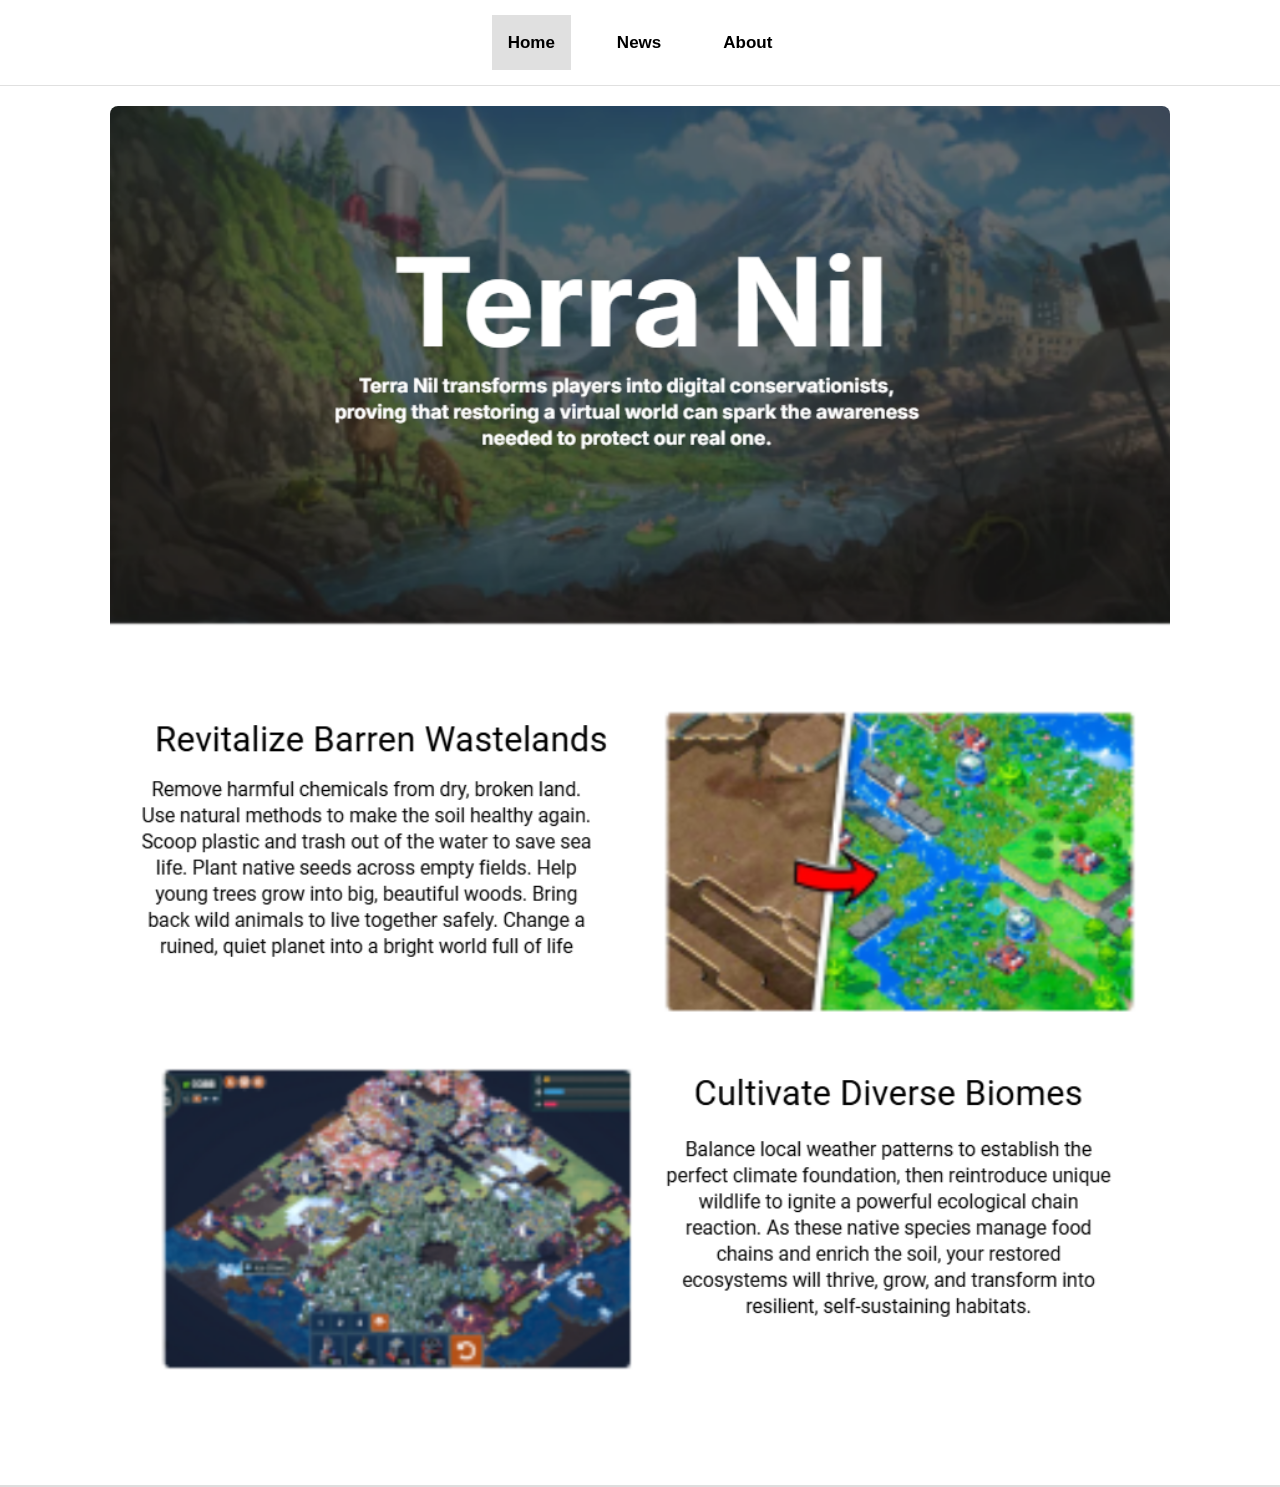
==== index.html @ ed14a9d4 "21/07/2026 - More fixing needs to be done" ====
<!DOCTYPE html>
<html lang="en">
<head>
    <meta charset="UTF-8">
    <meta name="viewport" content="width=device-width, initial-scale=1.0">
    <title>Terra Nil Project</title>
    <!-- Link to the external CSS file -->
    <link rel="stylesheet" href="style.css">
</head>
<body>
     <!-- Navigation Bar -->
<!-- Navigation Bar -->
<div class="topnav">
    <a class="active" href="Homepage.html">Home</a>
    <a href="News.html">News</a>
    <a href="AboutPage.html">About</a>
     </div>

</body>
    <!-- Banner Container -->
    <div class="main-banner">
        <div class="banner-content">
            <!-- This uses your exact file name from your folder -->
            <img src="Screenshot 2026-06-17 095006.png" alt="Terra Nil Banner">
            <div class="banner-text">
            </div>
        </div>
        </div>
---- style.css ----
/* General Page Resets */
* {
    margin: 0;
    padding: 0;
    box-sizing: border-box;
}

body {
    font-family: Arial, sans-serif;
    line-height: 1.6;
    background-color: #f4f4f4;
    color: #333;
}

/* Banner Styling */
.main-banner {
    width: 100%;
    background-color: #fff;
    padding: 20px 0;
    border-bottom: 2px solid #ddd;
}

.banner-content {
    max-width: 1100px;
    margin: 0 auto;
    padding: 0 20px;
}

.banner-content img {
    width: 100%;
    height: auto;
    display: block;
    border-radius: 8px;
}

.banner-text {
    margin-top: 15px;
}

.banner-text h1 {
    font-size: 2.5rem;
    margin-bottom: 10px;
}

/* Content Grid Styling */
.content-container {
    max-width: 1100px;
    margin: 40px auto;
    padding: 0 20px;
}

.row {
    display: flex;
    align-items: center;
    justify-content: space-between;
    margin-bottom: 60px;
    gap: 40px;
}

/* Flips the row order for the alternating layout effect */
.row.reverse {
    flex-direction: row-reverse;
}

.column {
    flex: 1;
}

.text-col h2 {
    font-size: 1.8rem;
    margin-bottom: 15px;
}

.img-col img {
    width: 100%;
    height: auto;
    display: block;
    border-radius: 8px;
    background-color: #ddd; /* Serves as a gray placeholder box if image is missing */
    min-height: 200px;
}

/* Responsive design for smaller screens */
@media (max-width: 768px) {
    .row, .row.reverse {
        flex-direction: column;
    }
}
/* Add a black background color to the top navigation */
.topnav {
  background-color: #333;
  overflow: hidden;
}

/* Style the links inside the navigation bar */
.topnav a {
  float: left;
  color: #f2f2f2;
  text-align: center;
  padding: 14px 16px;
  text-decoration: none;
  font-size: 17px;
}

/* Change the color of links on hover */
.topnav a:hover {
  background-color: #ddd;
  color: black;
}

/* Add a color to the active/current link */
.topnav a.active {
  background-color: #04AA6D;
  color: white
}
.banner-container {
    display: flex;         /* Aligns items side-by-side */
    gap: 15px;             /* Adds space between the images */
    justify-content: center; /* Centers the images on the screen */
}

.banner-container img {
    width: 48%;            /* Ensures both fit on one line */
    height: auto;          /* Maintains the aspect ratio */
}
body {
  margin: 0; /* This removes the tiny gap at the very top and sides */
  font-family: Arial, sans-serif;
  line-height: 1.6;
  background-color: #f4f4f4;
  color: #333;
}
/* Navigation bar container */
.topnav {
  background-color: #ffffff;
  border-bottom: 1px solid #e0e0e0;
  display: flex;
  flex-direction: row;    /* Places logo and links next to each other */
  justify-content: center; /* Centers the whole group horizontally */
  align-items: center;    /* Aligns logo and words vertically straight */
  padding: 15px 0;
  gap: 30px;              /* Spacing between the logo and the links container */
}

/* Logo sizing */
.nav-logo img {
  height: 40px;           /* Adjust this to make your logo smaller or larger */
  width: auto;
  display: block;
}

/* Links container */
.nav-links {
  display: flex;
  align-items: center;
  gap: 15px;              /* Spacing between individual links */
}

/* Individual links styling */
.nav-links a {
  color: #000000;
  text-decoration: none;
  font-size: 17px;
  font-weight: bold;
  padding: 8px 16px;
  transition: all 0.2s ease-in-out;
}

/* Hover effect */
.nav-links a:hover {
  background-color: #f0f0f0;
  border-radius: 4px;
}
/* Navigation bar container */
.topnav {
  background-color: #ffffff; /* Sets the bar background to white */
  overflow: hidden;
  border-bottom: 1px solid #e0e0e0; /* Optional: adds a subtle bottom border so it stands out against a white page */
}

/* Navigation bar links */
.topnav a {
  float: left;
  color: #000000; /* Sets text color to black */
  text-align: center;
  padding: 14px 16px;
  text-decoration: none;
  font-size: 17px;
  font-weight: bold; /* Makes the text bold */
}

/* Hover state (When you mouse over the links) */
.topnav a:hover {
  background-color: #f0f0f0; /* Soft gray background on hover */
  color: #000000; /* Keeps text black on hover */
}

/* Active/Current page link (Optional: if you still want a highlighted tab) */
.topnav a.active {
  background-color: #e0e0e0; /* Darker gray to show which page is selected */
  color: #000000;
}
/* Navigation bar container */
.topnav {
  background-color: #ffffff;
  border-bottom: 1px solid #e0e0e0;
  display: flex;
  justify-content: center; /* Centers the links perfectly */
  align-items: center;
  padding: 15px 20px;
  position: relative;      /* Anchors the absolute logo */
  min-height: 50px;
}
......
* {
  box-sizing: border-box;
}

/* Style inputs */
input[type=text], select, textarea {
  width: 100%;
  padding: 12px;
  border: 1px solid #ccc;
  margin-top: 6px;
  margin-bottom: 16px;
  resize: vertical;
}

input[type=submit] {
  background-color: #04AA6D;
  color: white;
  padding: 12px 20px;
  border: none;
  cursor: pointer;
}

input[type=submit]:hover {
  background-color: #45a049;
}

/* Style the container/contact section */
.container {
  border-radius: 5px;
  background-color: #f2f2f2;
  padding: 10px;
}

/* Create two columns that float next to eachother */
.column {
  float: left;
  width: 50%;
  margin-top: 6px;
  padding: 20px;
}

/* Clear floats after the columns */
.row:after {
  content: "";
  display: table;
  clear: both;
}

/* Responsive layout - when the screen is less than 600px wide, make the two columns stack on top of each other instead of next to each other */
@media screen and (max-width: 600px) {
  .column, input[type=submit] {
    width: 100%;
    margin-top: 0;
  }
}
....
/* General Page Styling */
body {
    font-family: 'Segoe UI', Tahoma, Geneva, Verdana, sans-serif;
    margin: 0;
    padding: 0;
    background-color: #ffffff;
    color: #000000;
}

/* Top Navigation Bar */
.navbar {
    display: flex;
    justify-content: center;
    border-bottom: 1px solid #ddd;
}

.navbar a {
    padding: 14px 40px;
    text-decoration: none;
    color: black;
    font-weight: bold;
    font-size: 18px;
}

.navbar a.active {
    background-color: #e0e0e0;
}

/* Page Layout Container */
.container {
    max-width: 900px;
    margin: 0 auto;
    padding: 20px;
}

/* Banner Styling */
.banner img {
    width: 100%;
    height: auto;
    display: block;
    margin-bottom: 20px;
}

/* Two-Column Grid Setup */
.row {
    display: flex;
    gap: 40px;
}

.column-left {
    flex: 3;
}

.column-right {
    flex: 2;
    display: flex;
    flex-direction: column;
    gap: 20px;
}

.side-img {
    width: 100%;
    border-radius: 4px;
}

/* Typography */
h1 {
    font-size: 32px;
    margin-top: 0;
    margin-bottom: 15px;
}

.about-text {
    line-height: 1.5;
    font-size: 14px;
    text-align: justify;
    margin-bottom: 40px;
}

/* Contact Form Layout */
.contact-section h2 {
    font-size: 22px;
    margin-bottom: 20px;
}

.form-row {
    display: flex;
    gap: 15px;
}

.form-group {
    flex: 1;
    display: flex;
    flex-direction: column;
    margin-bottom: 15px;
}

.form-group label {
    font-size: 12px;
    color: #555;
    margin-bottom: 5px;
}

.form-group input,
.form-group textarea {
    padding: 10px;
    border: 1px solid #ddd;
    border-radius: 4px;
    background-color: #fafafa;
    font-size: 13px;
}

.form-group textarea {
    height: 80px;
    resize: none;
}

/* Submit Button styling */
.submit-btn {
    width: 100%;
    background-color: #000000;
    color: white;
    padding: 12px;
    border: none;
    border-radius: 20px;
    font-size: 14px;
    cursor: pointer;
    margin-top: 10px;
}

/* Footer & Social Media Grid */
.social-footer {
    margin-top: 50px;
    border-top: 1px solid #eee;
    padding-top: 20px;
}

.social-footer h2 {
    font-size: 24px;
    font-weight: normal;
    margin-bottom: 20px;
}

.social-grid {
    display: grid;
    grid-template-columns: repeat(3, 1fr);
    gap: 20px;
}

.social-item {
    display: flex;
    align-items: center;
    gap: 10px;
    font-size: 14px;
}

/* Generic placeholders for colored brand icons */
.icon {
    width: 30px;
    height: 30px;
    border-radius: 5px;
    display: inline-flex;
    align-items: center;
    justify-content: center;
    color: white;
    font-weight: bold;
}
.linkedin { background-color: #0077b5; }
.facebook { background-color: #1877f2; border-radius: 50%; }
.instagram { background-color: #e1306c; }
.tiktok { background-color: #000000; border-radius: 50%; }
.discord { background-color: #5865f2; }
.reddit { background-color: #ff4500; border-radius: 50%; }
....
<body>

    <!-- Header Banner Image (Moved to the very top) -->
    <div class="banner">
        <img src="w3images/map.jpg" alt="Terra Nil Banner">
    </div>

   /* Navigation bar container */
.topnav {
  background-color: #ffffff;
  border-bottom: 1px solid #e0e0e0;
  display: flex;
  flex-direction: row;    /* Places logo and links next to each other */
  justify-content: center; /* Centers the whole group horizontally */
  align-items: center;    /* Aligns logo and words vertically straight */
  padding: 15px 0;
  gap: 30px;              /* Spacing between the logo and the links container */
}

.row {
    display: flex;
    gap: 30px; /* Adds spacing between text and picture */
    align-items: flex-start;
}

.column-left {
    flex: 3; /* Allocates more room for text */
}

.column-right {
    flex: 2; /* Allocates room for the picture */
}
....
/* Two Columns */
.row{
    display:flex;
    gap:40px;
    align-items:flex-start;
    max-width:1200px;
    margin:auto;
    padding:40px;
}

/* Left */
.column-left{
    flex:2;
}

/* Right */
.column-right{
    flex:1;
    display:flex;
    flex-direction:column;
    gap:30px;
}

.side-image{
    width:100%;
    border-radius:8px;
}

/* About text */
.about-text{
    line-height:1.7;
    text-align:justify;
}

/* Form */
.contact-form{
    margin-top:20px;
}

.form-row{
    display:flex;
    gap:15px;
}

.form-row input{
    width:50%;
}

.contact-form input,
.contact-form textarea{
    width:100%;
    padding:12px;
    margin-top:15px;
    border:1px solid #ccc;
    border-radius:4px;
    box-sizing:border-box;
}

.contact-form textarea{
    height:140px;
    resize:none;
}

.contact-form button{
    width:100%;
    margin-top:15px;
    padding:12px;
    background:black;
    color:white;
    border:none;
    cursor:pointer;
}

.contact-form button:hover{
    background:#333;
}

/* Responsive */
@media (max-width:768px){

    .row{
        flex-direction:column;
    }

    .form-row{
        flex-direction:column;
    }

    .form-row input{
        width:100%;
    }

}
......
/* Navigation bar container */
.navbar {
    display: flex;
    justify-content: flex-end;
    background-color: #ffffff;
    padding: 10px 20px;
}

/* Individual navigation links */
.navbar a {
    float: left;
  color: #333333;
  text-align: center;
  padding: 14px 16px;
  text-decoration: none;
  font-size: 17px;
}

/* Hover effect for links */
.navbar a:hover {
    color: #666666;
}

/* Style for the current/active page link */
.navbar a.active {
    border-bottom: 2px solid #000000;
    color: #000000;
}
.....
/* ==========================================
   LAYOUT STRUCTURE (The Side-by-Side Split)
   ========================================== */

.container {
    max-width: 1100px;
    margin: 40px auto;
    padding: 0 20px;
    /* Creates the two distinct columns from your drawing */
    display: grid;
    grid-template-columns: 1fr 1fr;
    gap: 40px;
}

/* Left side stays as text content */
.left-column {
    display: flex;
    flex-direction: column;
}

/* Right side holds the relocated heading and image box */
.right-column {
    display: flex;
    flex-direction: column;
    align-items: center;
}


/* ==========================================
   RIGHT COLUMN COMPONENT (Your Black Drawing)
   ========================================== */

/* The "Contact Me" heading placed on the right side */
.right-column h3 {
    font-size: 1.8rem;
    margin-bottom: 20px;
    align-self: flex-start; /* Aligns left within the right column */
    font-family: Arial, sans-serif;
    font-weight: bold;
}

/* The thick border box surrounding the photo */
.profile-box {
    width: 100%;
    max-width: 400px;
    border: 3px solid #000000; /* Recreates your drawn border */
    padding: 10px;
    background-color: #fafafa;
}

/* Ensures the user photo scales perfectly inside the border */
.profile-box img {
    width: 100%;
    height: auto;
    display: block;
}


/* ==========================================
   RESPONSIVE FALLBACK
   ========================================== */

/* Stacks them on mobile screens so it doesn't break */
@media (max-width: 768px) {
    .container {
        grid-template-columns: 1fr;
    }
}
.row {
  display: flex;
}

.column {
  flex: 50%;
}
....
/* Creates a flexible side-by-side row wrapper */
.row {
  display: flex;
  flex-direction: row;
  gap: 30px;            /* Adds uniform space between text and photo */
  align-items: center;  /* Vertically centers both sections */
}

/* Dictates equal width for the text and image containers */
.column {
  flex: 1;
}

/* Responsive constraints to keep image within limits */
.about-image {
  width: 100%;
  height: auto;
  display: block;
}
....
.header {
  padding: 60px;
  text-align: center;
  background: #ffffff;
  color: #000000;
  font-size: 30px;
}
.column {
  float: left;
  width: 50%;
}

/* Clear floats after the columns */
.row:after {
  content: "";
  display: table;
  clear: both;
}
.row {
  display: flex;
}

.column {
  flex: 50%;
}
.column {
  float: left;
}

.left {
  width: 25%;
}

.right {
  width: 75%;
}
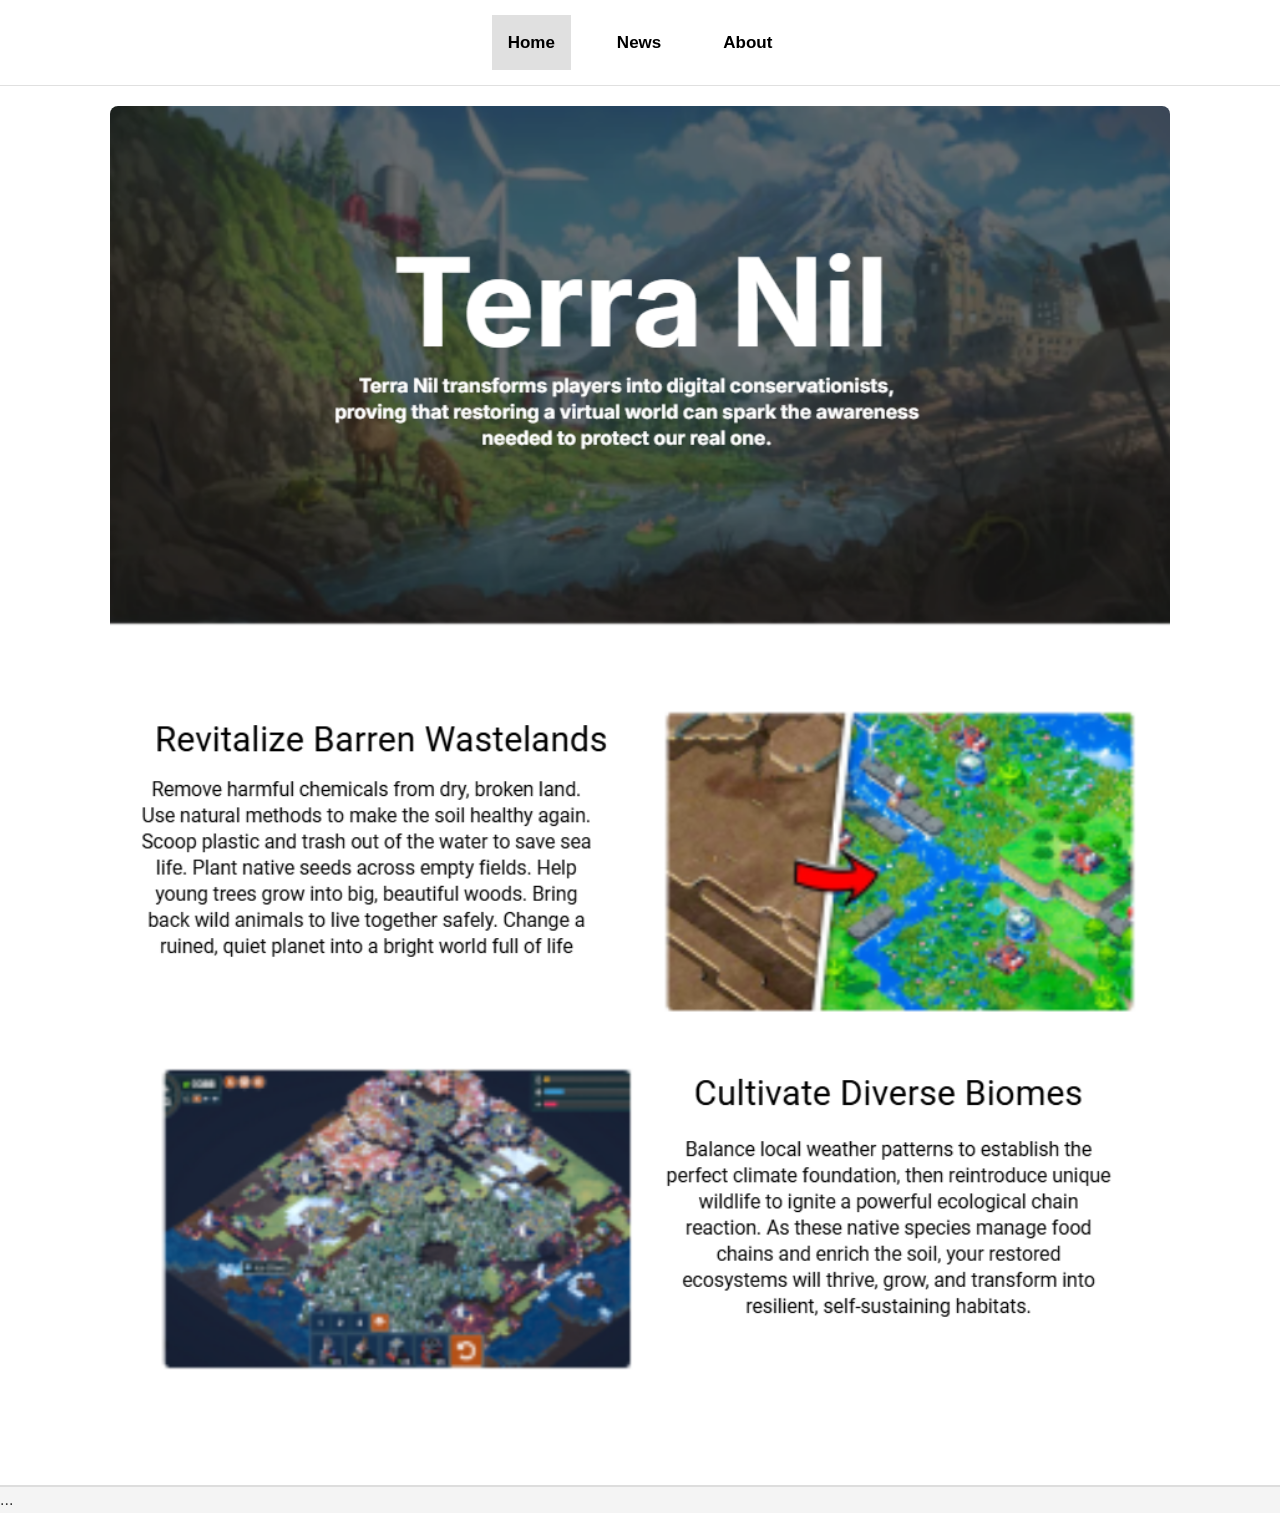
==== commit 2e1289cf: "212/07/2026 - About page ( the two column has to be next tp eachother and testing is the code is cle" ====
--- a/index.html
+++ b/index.html
@@ -26,3 +26,4 @@
             </div>
         </div>
         </div>
+...
--- a/style.css
+++ b/style.css
@@ -729,4 +729,79 @@
 
 .right {
   width: 75%;
+}
+....
+.column {
+  float: left;
+  width: 50%;
+  box-sizing: border-box;
+}
+....
+.row {
+  display: flex;
+}
+.column {
+  flex: 1; /* Makes both columns take up equal width */
+}
+...
+.column {
+  background-color: #ffffff;
+  color: #000000;
+  /* Keep any other existing column styles below this */
+}
+....
+* {
+  box-sizing: border-box;
+}
+
+/* Style inputs */
+input[type=text], select, textarea {
+  width: 100%;
+  padding: 12px;
+  border: 1px solid #ccc;
+  margin-top: 6px;
+  margin-bottom: 16px;
+  resize: vertical;
+}
+
+input[type=submit] {
+  background-color: #04AA6D;
+  color: white;
+  padding: 12px 20px;
+  border: none;
+  cursor: pointer;
+}
+
+input[type=submit]:hover {
+  background-color: #45a049;
+}
+
+/* Style the container/contact section */
+.container {
+  border-radius: 5px;
+  background-color: #f2f2f2;
+  padding: 10px;
+}
+
+/* Create two columns that float next to eachother */
+.column {
+  float: left;
+  width: 50%;
+  margin-top: 6px;
+  padding: 20px;
+}
+
+/* Clear floats after the columns */
+.row:after {
+  content: "";
+  display: table;
+  clear: both;
+}
+
+/* Responsive layout - when the screen is less than 600px wide, make the two columns stack on top of each other instead of next to each other */
+@media screen and (max-width: 600px) {
+  .column, input[type=submit] {
+    width: 100%;
+    margin-top: 0;
+  }
 }
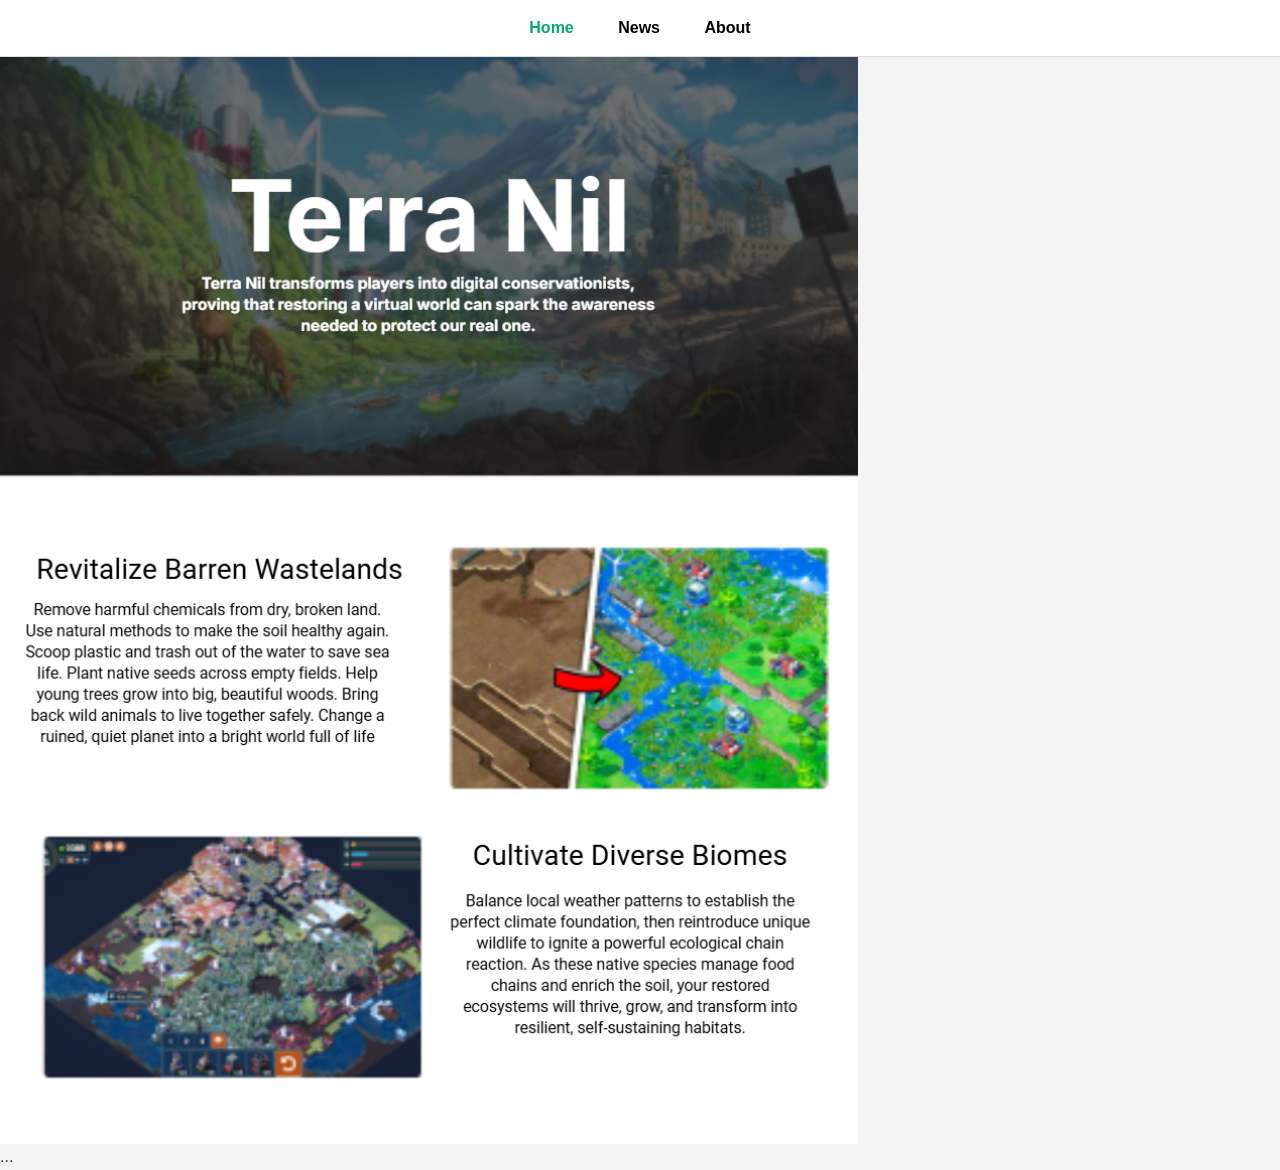
==== commit 6d915a74: "24/07/2026 - Just a little more to be fixed :)" ====
--- a/index.html
+++ b/index.html
@@ -13,7 +13,7 @@
 <div class="topnav">
     <a class="active" href="Homepage.html">Home</a>
     <a href="News.html">News</a>
-    <a href="AboutPage.html">About</a>
+    <a href="TestingAboutPage.html">About</a>
      </div>
 
 </body>
--- a/style.css
+++ b/style.css
@@ -1,4 +1,6 @@
-/* General Page Resets */
+/* =========================
+   General
+========================= */
 * {
     margin: 0;
     padding: 0;
@@ -7,801 +9,167 @@
 
 body {
     font-family: Arial, sans-serif;
+    background: #f4f4f4;
+    color: #333;
     line-height: 1.6;
-    background-color: #f4f4f4;
-    color: #333;
 }
 
-/* Banner Styling */
-.main-banner {
-    width: 100%;
-    background-color: #fff;
-    padding: 20px 0;
-    border-bottom: 2px solid #ddd;
+/* =========================
+   Navigation
+========================= */
+.topnav {
+    background: white;
+    border-bottom: 1px solid #ddd;
+    text-align: center;
+    padding: 15px;
 }
 
-.banner-content {
-    max-width: 1100px;
-    margin: 0 auto;
-    padding: 0 20px;
+.topnav a {
+    color: black;
+    text-decoration: none;
+    font-weight: bold;
+    margin: 0 20px;
 }
 
-.banner-content img {
-    width: 100%;
-    height: auto;
-    display: block;
-    border-radius: 8px;
+.topnav a:hover {
+    color: #04AA6D;
 }
 
-.banner-text {
-    margin-top: 15px;
+.topnav .active {
+    color: #04AA6D;
 }
 
-.banner-text h1 {
-    font-size: 2.5rem;
-    margin-bottom: 10px;
+/* =========================
+   Banner
+========================= */
+img[alt="Terra Nil Banner"] {
+    width: 67%;
+    display: block;
+    .banner-container {
+    display: flex;
+    justify-content: center; /* Centers horizontally */
+    width: 100%;
 }
 
-/* Content Grid Styling */
-.content-container {
-    max-width: 1100px;
+}
+
+/* =========================
+   About Section
+========================= */
+.about-section {
+    display: flex;
+    flex-direction: row;
+    justify-content: space-between;
+    align-items: flex-start;
+    gap: 40px;
+    width: 90%;
+    max-width: 1200px;
     margin: 40px auto;
-    padding: 0 20px;
+}
+
+.about-box:first-child {
+    flex: 2;
+}
+
+.about-box:last-child {
+    flex: 1;
+}
+
+.about-box {
+    background: white;
+    padding: 20px;
+    border-radius: 10px;
+    box-shadow: 0 2px 8px rgba(0,0,0,0.2);
+}
+
+.about-box img {
+    width: 100%;
+    display: block;
+    border-radius: 10px;
+}
+
+/* =========================
+   Contact Form
+========================= */
+.container {
+    width: 90%;
+    max-width: 1000px;
+    margin: 40px auto;
+    background: white;
+    padding: 20px;
+    border-radius: 10px;
 }
 
 .row {
     display: flex;
-    align-items: center;
-    justify-content: space-between;
-    margin-bottom: 60px;
-    gap: 40px;
-}
-
-/* Flips the row order for the alternating layout effect */
-.row.reverse {
-    flex-direction: row-reverse;
+    gap: 30px;
+    flex-wrap: wrap;
 }
 
 .column {
     flex: 1;
+    min-width: 300px;
 }
 
-.text-col h2 {
-    font-size: 1.8rem;
-    margin-bottom: 15px;
+.column img {
+    width: 100%;
 }
 
-.img-col img {
+input[type=text],
+select,
+textarea {
     width: 100%;
-    height: auto;
-    display: block;
-    border-radius: 8px;
-    background-color: #ddd; /* Serves as a gray placeholder box if image is missing */
-    min-height: 200px;
+    padding: 12px;
+    margin: 8px 0 16px;
+    border: 1px solid #ccc;
 }
 
-/* Responsive design for smaller screens */
+input[type=submit] {
+    background: #04AA6D;
+    color: white;
+    border: none;
+    padding: 12px 20px;
+    cursor: pointer;
+}
+
+input[type=submit]:hover {
+    background: #03955d;
+}
+
+/* =========================
+   Responsive
+========================= */
 @media (max-width: 768px) {
-    .row, .row.reverse {
+
+    .about-section,
+    .row {
         flex-direction: column;
     }
 }
-/* Add a black background color to the top navigation */
-.topnav {
-  background-color: #333;
-  overflow: hidden;
-}
-
-/* Style the links inside the navigation bar */
-.topnav a {
-  float: left;
-  color: #f2f2f2;
-  text-align: center;
-  padding: 14px 16px;
-  text-decoration: none;
-  font-size: 17px;
-}
-
-/* Change the color of links on hover */
-.topnav a:hover {
-  background-color: #ddd;
-  color: black;
-}
-
-/* Add a color to the active/current link */
-.topnav a.active {
-  background-color: #04AA6D;
-  color: white
-}
-.banner-container {
-    display: flex;         /* Aligns items side-by-side */
-    gap: 15px;             /* Adds space between the images */
-    justify-content: center; /* Centers the images on the screen */
-}
-
-.banner-container img {
-    width: 48%;            /* Ensures both fit on one line */
-    height: auto;          /* Maintains the aspect ratio */
-}
-body {
-  margin: 0; /* This removes the tiny gap at the very top and sides */
-  font-family: Arial, sans-serif;
-  line-height: 1.6;
-  background-color: #f4f4f4;
-  color: #333;
-}
-/* Navigation bar container */
-.topnav {
-  background-color: #ffffff;
-  border-bottom: 1px solid #e0e0e0;
-  display: flex;
-  flex-direction: row;    /* Places logo and links next to each other */
-  justify-content: center; /* Centers the whole group horizontally */
-  align-items: center;    /* Aligns logo and words vertically straight */
-  padding: 15px 0;
-  gap: 30px;              /* Spacing between the logo and the links container */
-}
-
-/* Logo sizing */
-.nav-logo img {
-  height: 40px;           /* Adjust this to make your logo smaller or larger */
-  width: auto;
-  display: block;
-}
-
-/* Links container */
-.nav-links {
-  display: flex;
-  align-items: center;
-  gap: 15px;              /* Spacing between individual links */
-}
-
-/* Individual links styling */
-.nav-links a {
-  color: #000000;
-  text-decoration: none;
-  font-size: 17px;
-  font-weight: bold;
-  padding: 8px 16px;
-  transition: all 0.2s ease-in-out;
-}
-
-/* Hover effect */
-.nav-links a:hover {
-  background-color: #f0f0f0;
-  border-radius: 4px;
-}
-/* Navigation bar container */
-.topnav {
-  background-color: #ffffff; /* Sets the bar background to white */
-  overflow: hidden;
-  border-bottom: 1px solid #e0e0e0; /* Optional: adds a subtle bottom border so it stands out against a white page */
-}
-
-/* Navigation bar links */
-.topnav a {
-  float: left;
-  color: #000000; /* Sets text color to black */
-  text-align: center;
-  padding: 14px 16px;
-  text-decoration: none;
-  font-size: 17px;
-  font-weight: bold; /* Makes the text bold */
-}
-
-/* Hover state (When you mouse over the links) */
-.topnav a:hover {
-  background-color: #f0f0f0; /* Soft gray background on hover */
-  color: #000000; /* Keeps text black on hover */
-}
-
-/* Active/Current page link (Optional: if you still want a highlighted tab) */
-.topnav a.active {
-  background-color: #e0e0e0; /* Darker gray to show which page is selected */
-  color: #000000;
-}
-/* Navigation bar container */
-.topnav {
-  background-color: #ffffff;
-  border-bottom: 1px solid #e0e0e0;
-  display: flex;
-  justify-content: center; /* Centers the links perfectly */
-  align-items: center;
-  padding: 15px 20px;
-  position: relative;      /* Anchors the absolute logo */
-  min-height: 50px;
-}
-......
-* {
-  box-sizing: border-box;
-}
-
-/* Style inputs */
-input[type=text], select, textarea {
-  width: 100%;
-  padding: 12px;
-  border: 1px solid #ccc;
-  margin-top: 6px;
-  margin-bottom: 16px;
-  resize: vertical;
-}
-
-input[type=submit] {
-  background-color: #04AA6D;
-  color: white;
-  padding: 12px 20px;
-  border: none;
-  cursor: pointer;
-}
-
-input[type=submit]:hover {
-  background-color: #45a049;
-}
-
-/* Style the container/contact section */
-.container {
-  border-radius: 5px;
-  background-color: #f2f2f2;
-  padding: 10px;
-}
-
-/* Create two columns that float next to eachother */
-.column {
-  float: left;
-  width: 50%;
-  margin-top: 6px;
-  padding: 20px;
-}
-
-/* Clear floats after the columns */
-.row:after {
-  content: "";
-  display: table;
-  clear: both;
-}
-
-/* Responsive layout - when the screen is less than 600px wide, make the two columns stack on top of each other instead of next to each other */
-@media screen and (max-width: 600px) {
-  .column, input[type=submit] {
-    width: 100%;
-    margin-top: 0;
-  }
-}
-....
-/* General Page Styling */
-body {
-    font-family: 'Segoe UI', Tahoma, Geneva, Verdana, sans-serif;
-    margin: 0;
-    padding: 0;
-    background-color: #ffffff;
-    color: #000000;
-}
-
-/* Top Navigation Bar */
-.navbar {
-    display: flex;
-    justify-content: center;
-    border-bottom: 1px solid #ddd;
-}
-
-.navbar a {
-    padding: 14px 40px;
-    text-decoration: none;
-    color: black;
-    font-weight: bold;
-    font-size: 18px;
-}
-
-.navbar a.active {
-    background-color: #e0e0e0;
-}
-
-/* Page Layout Container */
-.container {
-    max-width: 900px;
-    margin: 0 auto;
-    padding: 20px;
-}
-
-/* Banner Styling */
-.banner img {
-    width: 100%;
-    height: auto;
-    display: block;
-    margin-bottom: 20px;
-}
-
-/* Two-Column Grid Setup */
-.row {
-    display: flex;
-    gap: 40px;
-}
-
-.column-left {
-    flex: 3;
-}
-
-.column-right {
-    flex: 2;
-    display: flex;
-    flex-direction: column;
-    gap: 20px;
-}
-
-.side-img {
-    width: 100%;
-    border-radius: 4px;
-}
-
-/* Typography */
-h1 {
-    font-size: 32px;
-    margin-top: 0;
-    margin-bottom: 15px;
-}
-
-.about-text {
-    line-height: 1.5;
-    font-size: 14px;
-    text-align: justify;
-    margin-bottom: 40px;
-}
-
-/* Contact Form Layout */
-.contact-section h2 {
-    font-size: 22px;
-    margin-bottom: 20px;
-}
-
-.form-row {
-    display: flex;
-    gap: 15px;
-}
-
-.form-group {
-    flex: 1;
-    display: flex;
-    flex-direction: column;
-    margin-bottom: 15px;
-}
-
-.form-group label {
-    font-size: 12px;
-    color: #555;
-    margin-bottom: 5px;
-}
-
-.form-group input,
-.form-group textarea {
-    padding: 10px;
-    border: 1px solid #ddd;
-    border-radius: 4px;
-    background-color: #fafafa;
-    font-size: 13px;
-}
-
-.form-group textarea {
-    height: 80px;
-    resize: none;
-}
-
-/* Submit Button styling */
-.submit-btn {
-    width: 100%;
-    background-color: #000000;
-    color: white;
-    padding: 12px;
-    border: none;
-    border-radius: 20px;
-    font-size: 14px;
-    cursor: pointer;
-    margin-top: 10px;
-}
-
-/* Footer & Social Media Grid */
-.social-footer {
-    margin-top: 50px;
-    border-top: 1px solid #eee;
-    padding-top: 20px;
-}
-
-.social-footer h2 {
-    font-size: 24px;
-    font-weight: normal;
-    margin-bottom: 20px;
-}
-
-.social-grid {
+.socials {
     display: grid;
     grid-template-columns: repeat(3, 1fr);
     gap: 20px;
+    margin-top: 20px;
 }
 
 .social-item {
     display: flex;
     align-items: center;
     gap: 10px;
-    font-size: 14px;
 }
 
-/* Generic placeholders for colored brand icons */
-.icon {
+.social-item img {
     width: 30px;
     height: 30px;
-    border-radius: 5px;
-    display: inline-flex;
-    align-items: center;
-    justify-content: center;
-    color: white;
-    font-weight: bold;
-}
-.linkedin { background-color: #0077b5; }
-.facebook { background-color: #1877f2; border-radius: 50%; }
-.instagram { background-color: #e1306c; }
-.tiktok { background-color: #000000; border-radius: 50%; }
-.discord { background-color: #5865f2; }
-.reddit { background-color: #ff4500; border-radius: 50%; }
-....
-<body>
-
-    <!-- Header Banner Image (Moved to the very top) -->
-    <div class="banner">
-        <img src="w3images/map.jpg" alt="Terra Nil Banner">
-    </div>
-
-   /* Navigation bar container */
-.topnav {
-  background-color: #ffffff;
-  border-bottom: 1px solid #e0e0e0;
-  display: flex;
-  flex-direction: row;    /* Places logo and links next to each other */
-  justify-content: center; /* Centers the whole group horizontally */
-  align-items: center;    /* Aligns logo and words vertically straight */
-  padding: 15px 0;
-  gap: 30px;              /* Spacing between the logo and the links container */
 }
 
-.row {
-    display: flex;
-    gap: 30px; /* Adds spacing between text and picture */
-    align-items: flex-start;
+.social-item span {
+    font-size: 16px;
+    color: #333;
 }
 
-.column-left {
-    flex: 3; /* Allocates more room for text */
+h2 {
+    margin-bottom: 20px;
 }
-
-.column-right {
-    flex: 2; /* Allocates room for the picture */
-}
-....
-/* Two Columns */
-.row{
-    display:flex;
-    gap:40px;
-    align-items:flex-start;
-    max-width:1200px;
-    margin:auto;
-    padding:40px;
-}
-
-/* Left */
-.column-left{
-    flex:2;
-}
-
-/* Right */
-.column-right{
-    flex:1;
-    display:flex;
-    flex-direction:column;
-    gap:30px;
-}
-
-.side-image{
-    width:100%;
-    border-radius:8px;
-}
-
-/* About text */
-.about-text{
-    line-height:1.7;
-    text-align:justify;
-}
-
-/* Form */
-.contact-form{
-    margin-top:20px;
-}
-
-.form-row{
-    display:flex;
-    gap:15px;
-}
-
-.form-row input{
-    width:50%;
-}
-
-.contact-form input,
-.contact-form textarea{
-    width:100%;
-    padding:12px;
-    margin-top:15px;
-    border:1px solid #ccc;
-    border-radius:4px;
-    box-sizing:border-box;
-}
-
-.contact-form textarea{
-    height:140px;
-    resize:none;
-}
-
-.contact-form button{
-    width:100%;
-    margin-top:15px;
-    padding:12px;
-    background:black;
-    color:white;
-    border:none;
-    cursor:pointer;
-}
-
-.contact-form button:hover{
-    background:#333;
-}
-
-/* Responsive */
-@media (max-width:768px){
-
-    .row{
-        flex-direction:column;
-    }
-
-    .form-row{
-        flex-direction:column;
-    }
-
-    .form-row input{
-        width:100%;
-    }
-
-}
-......
-/* Navigation bar container */
-.navbar {
-    display: flex;
-    justify-content: flex-end;
-    background-color: #ffffff;
-    padding: 10px 20px;
-}
-
-/* Individual navigation links */
-.navbar a {
-    float: left;
-  color: #333333;
-  text-align: center;
-  padding: 14px 16px;
-  text-decoration: none;
-  font-size: 17px;
-}
-
-/* Hover effect for links */
-.navbar a:hover {
-    color: #666666;
-}
-
-/* Style for the current/active page link */
-.navbar a.active {
-    border-bottom: 2px solid #000000;
-    color: #000000;
-}
-.....
-/* ==========================================
-   LAYOUT STRUCTURE (The Side-by-Side Split)
-   ========================================== */
-
-.container {
-    max-width: 1100px;
-    margin: 40px auto;
-    padding: 0 20px;
-    /* Creates the two distinct columns from your drawing */
-    display: grid;
-    grid-template-columns: 1fr 1fr;
-    gap: 40px;
-}
-
-/* Left side stays as text content */
-.left-column {
-    display: flex;
-    flex-direction: column;
-}
-
-/* Right side holds the relocated heading and image box */
-.right-column {
-    display: flex;
-    flex-direction: column;
-    align-items: center;
-}
-
-
-/* ==========================================
-   RIGHT COLUMN COMPONENT (Your Black Drawing)
-   ========================================== */
-
-/* The "Contact Me" heading placed on the right side */
-.right-column h3 {
-    font-size: 1.8rem;
-    margin-bottom: 20px;
-    align-self: flex-start; /* Aligns left within the right column */
-    font-family: Arial, sans-serif;
-    font-weight: bold;
-}
-
-/* The thick border box surrounding the photo */
-.profile-box {
-    width: 100%;
-    max-width: 400px;
-    border: 3px solid #000000; /* Recreates your drawn border */
-    padding: 10px;
-    background-color: #fafafa;
-}
-
-/* Ensures the user photo scales perfectly inside the border */
-.profile-box img {
-    width: 100%;
-    height: auto;
-    display: block;
-}
-
-
-/* ==========================================
-   RESPONSIVE FALLBACK
-   ========================================== */
-
-/* Stacks them on mobile screens so it doesn't break */
-@media (max-width: 768px) {
-    .container {
-        grid-template-columns: 1fr;
-    }
-}
-.row {
-  display: flex;
-}
-
-.column {
-  flex: 50%;
-}
-....
-/* Creates a flexible side-by-side row wrapper */
-.row {
-  display: flex;
-  flex-direction: row;
-  gap: 30px;            /* Adds uniform space between text and photo */
-  align-items: center;  /* Vertically centers both sections */
-}
-
-/* Dictates equal width for the text and image containers */
-.column {
-  flex: 1;
-}
-
-/* Responsive constraints to keep image within limits */
-.about-image {
-  width: 100%;
-  height: auto;
-  display: block;
-}
-....
-.header {
-  padding: 60px;
-  text-align: center;
-  background: #ffffff;
-  color: #000000;
-  font-size: 30px;
-}
-.column {
-  float: left;
-  width: 50%;
-}
-
-/* Clear floats after the columns */
-.row:after {
-  content: "";
-  display: table;
-  clear: both;
-}
-.row {
-  display: flex;
-}
-
-.column {
-  flex: 50%;
-}
-.column {
-  float: left;
-}
-
-.left {
-  width: 25%;
-}
-
-.right {
-  width: 75%;
-}
-....
-.column {
-  float: left;
-  width: 50%;
-  box-sizing: border-box;
-}
-....
-.row {
-  display: flex;
-}
-.column {
-  flex: 1; /* Makes both columns take up equal width */
-}
-...
-.column {
-  background-color: #ffffff;
-  color: #000000;
-  /* Keep any other existing column styles below this */
-}
-....
-* {
-  box-sizing: border-box;
-}
-
-/* Style inputs */
-input[type=text], select, textarea {
-  width: 100%;
-  padding: 12px;
-  border: 1px solid #ccc;
-  margin-top: 6px;
-  margin-bottom: 16px;
-  resize: vertical;
-}
-
-input[type=submit] {
-  background-color: #04AA6D;
-  color: white;
-  padding: 12px 20px;
-  border: none;
-  cursor: pointer;
-}
-
-input[type=submit]:hover {
-  background-color: #45a049;
-}
-
-/* Style the container/contact section */
-.container {
-  border-radius: 5px;
-  background-color: #f2f2f2;
-  padding: 10px;
-}
-
-/* Create two columns that float next to eachother */
-.column {
-  float: left;
-  width: 50%;
-  margin-top: 6px;
-  padding: 20px;
-}
-
-/* Clear floats after the columns */
-.row:after {
-  content: "";
-  display: table;
-  clear: both;
-}
-
-/* Responsive layout - when the screen is less than 600px wide, make the two columns stack on top of each other instead of next to each other */
-@media screen and (max-width: 600px) {
-  .column, input[type=submit] {
-    width: 100%;
-    margin-top: 0;
-  }
-}+....
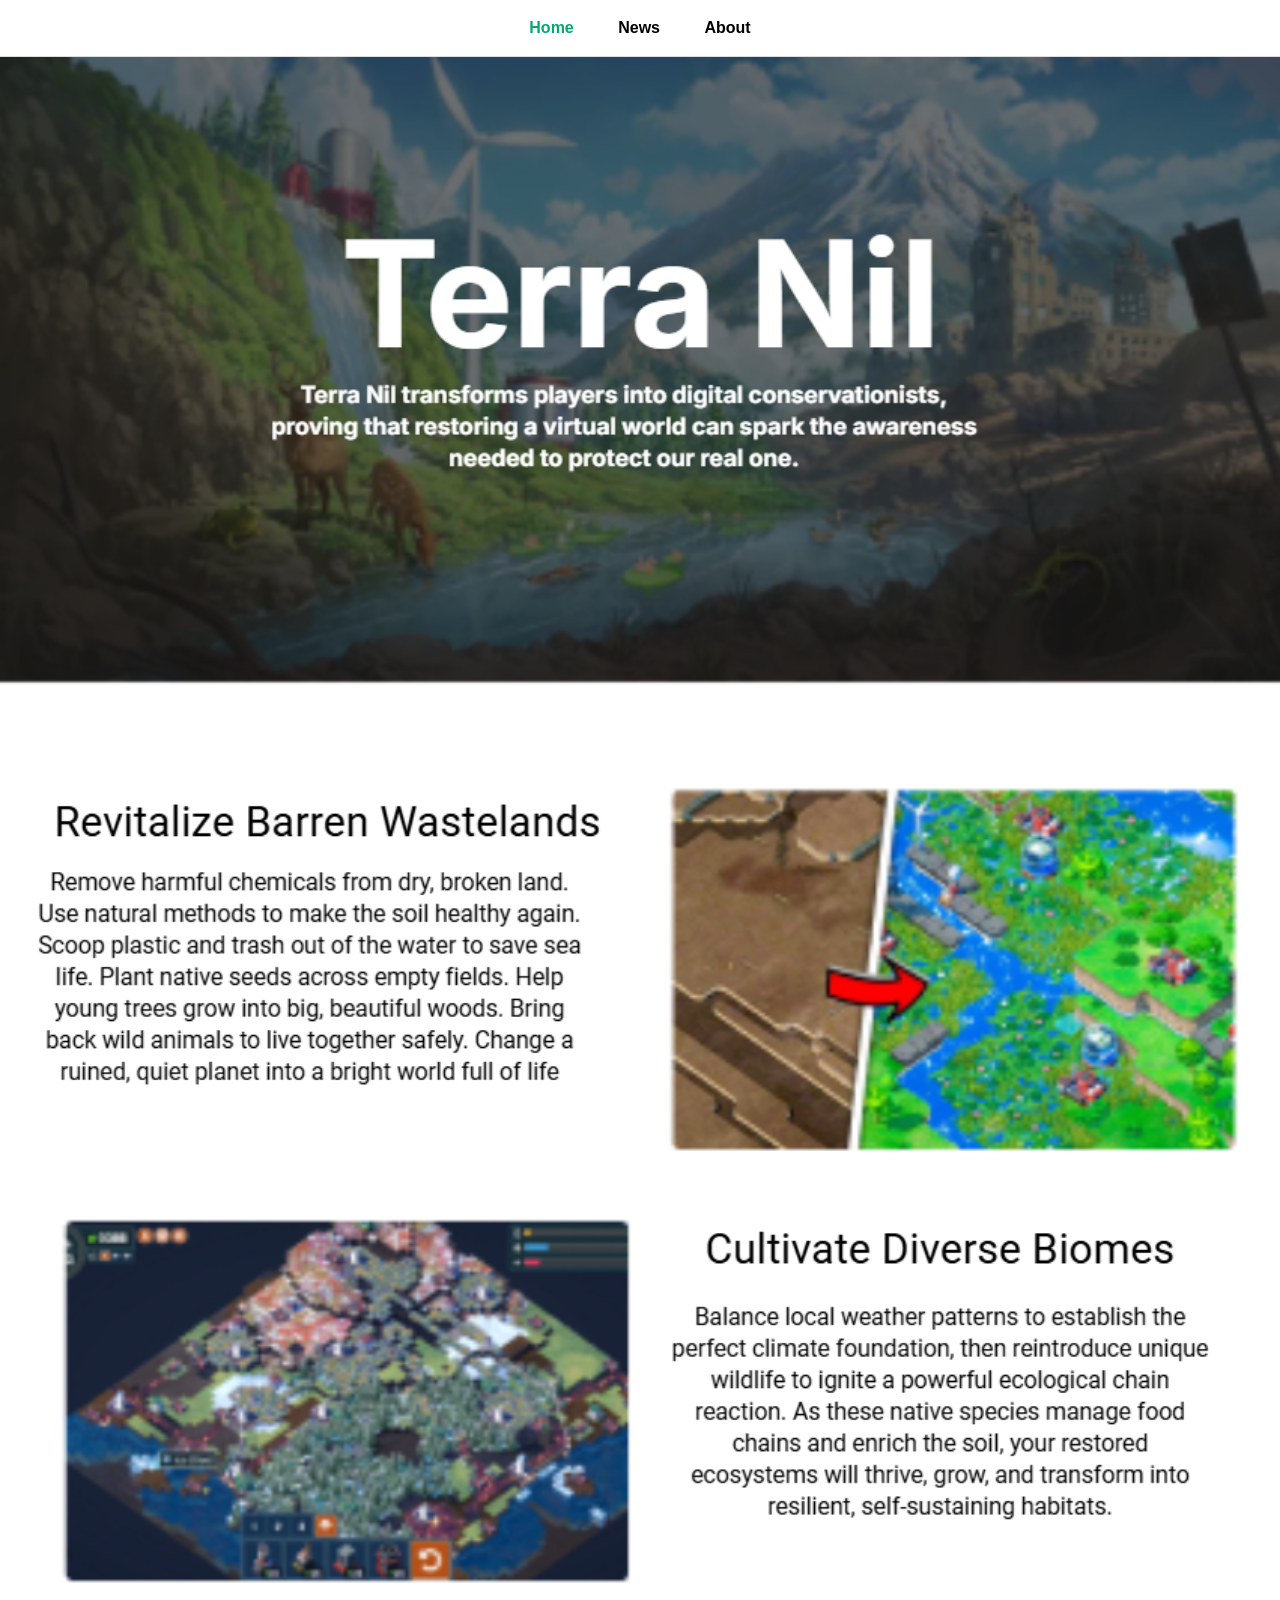
==== commit 9da4ca56: "24/07/2026 - Fixed it just cleaning the codes up!" ====
--- a/index.html
+++ b/index.html
@@ -8,7 +8,7 @@
     <link rel="stylesheet" href="style.css">
 </head>
 <body>
-     <!-- Navigation Bar -->
+
 <!-- Navigation Bar -->
 <div class="topnav">
     <a class="active" href="Homepage.html">Home</a>
@@ -26,4 +26,3 @@
             </div>
         </div>
         </div>
-...
--- a/style.css
+++ b/style.css
@@ -43,14 +43,7 @@
    Banner
 ========================= */
 img[alt="Terra Nil Banner"] {
-    width: 67%;
-    display: block;
-    .banner-container {
-    display: flex;
-    justify-content: center; /* Centers horizontally */
     width: 100%;
-}
-
 }
 
 /* =========================
@@ -172,4 +165,3 @@
 h2 {
     margin-bottom: 20px;
 }
-....
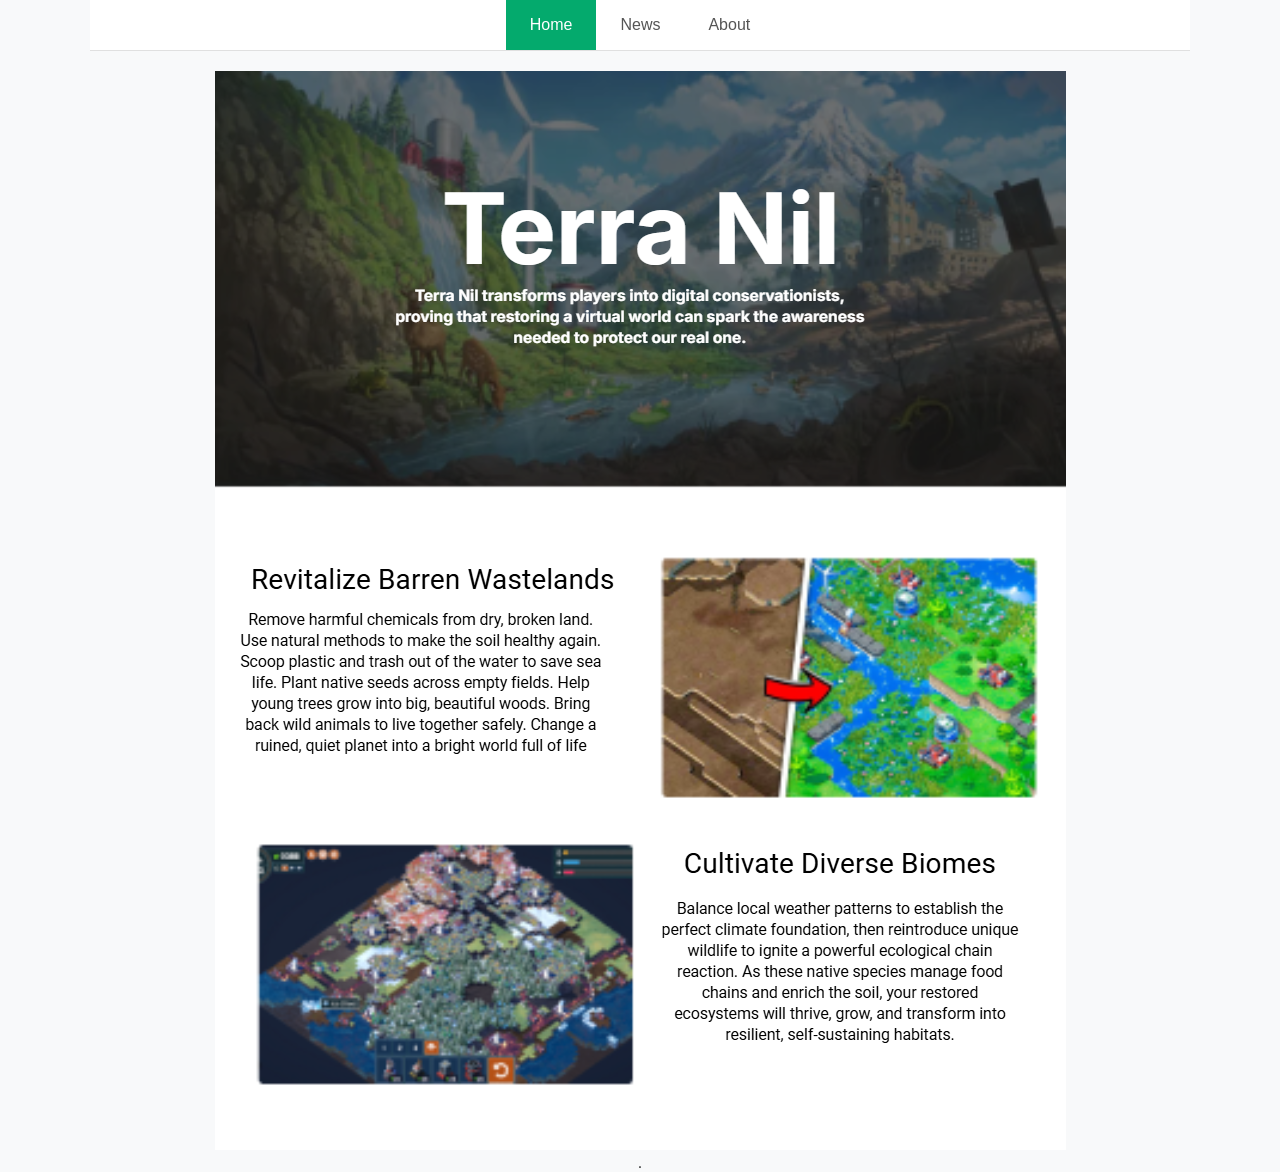
==== commit 26c19d45: "27/07/2026 - Finally finished!" ====
--- a/index.html
+++ b/index.html
@@ -26,3 +26,4 @@
             </div>
         </div>
         </div>
+.
--- a/style.css
+++ b/style.css
@@ -1,167 +1,230 @@
-/* =========================
-   General
-========================= */
+/* ==========================================
+   1. General Page Layout & Centering
+   ========================================== */
 * {
+    box-sizing: border-box;
+}
+
+body {
+    font-family: 'Segoe UI', Arial, Helvetica, sans-serif;
     margin: 0;
     padding: 0;
-    box-sizing: border-box;
-}
-
-body {
-    font-family: Arial, sans-serif;
-    background: #f4f4f4;
-    color: #333;
+    background-color: #f8f9fa; /* Subtle light background */
+    color: #333333;
+
+    /* Flexbox centers all top-level container blocks */
+    display: flex;
+    flex-direction: column;
+    align-items: center;
+    width: 100%;
+}
+
+/* Base wrapper for sections to keep them responsive and aligned */
+.topnav,
+.banner-container,
+.about-section,
+.container,
+.row,
+.socials-container {
+    width: 100%;
+    max-width: 1100px; /* Constrains total layout width cleanly */
+    padding: 0 20px;   /* Prevents content touching screen edges on mobile */
+    margin-bottom: 40px;
+}
+
+/* ==========================================
+   2. Navigation Bar
+   ========================================== */
+.topnav {
+    background-color: #ffffff;
+    display: flex;
+    justify-content: center;
+    border-bottom: 1px solid #e0e0e0;
+    margin-bottom: 20px;
+    padding: 0;
+}
+
+.topnav a {
+    color: #555555;
+    text-align: center;
+    padding: 16px 24px;
+    text-decoration: none;
+    font-size: 16px;
+    font-weight: 500;
+    transition: all 0.2s ease;
+}
+
+.topnav a:hover {
+    background-color: #f5f5f5;
+    color: #000000;
+}
+
+.topnav a.active {
+    background-color: #04AA6D; /* Your signature green */
+    color: white;
+}
+
+/* ==========================================
+   3. Banner
+   ========================================== */
+.banner-container {
+    padding: 0;
+}
+
+.banner-container img {
+    width: 100%;
+    height: auto;
+    display: block;
+    border-radius: 8px; /* Smooth rounded corners */
+}
+
+/* ==========================================
+   4. About Section (2-Column Grid)
+   ========================================== */
+.about-section {
+    display: grid;
+    grid-template-columns: 1fr 1fr; /* Two equal columns */
+    gap: 30px;
+}
+
+.about-box {
+    background: #ffffff;
+    padding: 30px;
+    border-radius: 12px;
+    box-shadow: 0 4px 12px rgba(0,0,0,0.05); /* Soft premium shadow */
+    display: flex;
+    flex-direction: column;
+}
+
+.about-box h2 {
+    margin-top: 0;
+    color: #222222;
+    border-bottom: 2px solid #04AA6D;
+    padding-bottom: 8px;
+    display: inline-block;
+    align-self: flex-start;
+}
+
+.about-box p {
     line-height: 1.6;
-}
-
-/* =========================
-   Navigation
-========================= */
-.topnav {
-    background: white;
-    border-bottom: 1px solid #ddd;
+    color: #555555;
+}
+
+.about-box img {
+    width: 100%;
+    height: auto;
+    object-fit: cover;
+    border-radius: 8px;
+}
+
+/* ==========================================
+   5. Contact Section & Form
+   ========================================== */
+.contact-header {
     text-align: center;
-    padding: 15px;
-}
-
-.topnav a {
-    color: black;
-    text-decoration: none;
+    margin-bottom: 20px;
+}
+
+.row {
+    display: grid;
+    grid-template-columns: 1fr 1fr; /* Splitting form and image columns */
+    gap: 40px;
+    background: #ffffff;
+    padding: 40px;
+    border-radius: 12px;
+    box-shadow: 0 4px 12px rgba(0,0,0,0.05);
+}
+
+form {
+    display: flex;
+    flex-direction: column;
+}
+
+label {
+    font-weight: 600;
+    margin-bottom: 8px;
+    font-size: 14px;
+}
+
+input[type="text"], select, textarea {
+    width: 100%;
+    padding: 12px;
+    border: 1px solid #ccc;
+    border-radius: 6px;
+    margin-bottom: 20px;
+    font-family: inherit;
+}
+
+input[type="submit"] {
+    background-color: #04AA6D;
+    color: white;
+    padding: 14px 20px;
+    border: none;
+    border-radius: 6px;
+    cursor: pointer;
     font-weight: bold;
-    margin: 0 20px;
-}
-
-.topnav a:hover {
-    color: #04AA6D;
-}
-
-.topnav .active {
-    color: #04AA6D;
-}
-
-/* =========================
-   Banner
-========================= */
-img[alt="Terra Nil Banner"] {
-    width: 100%;
-}
-
-/* =========================
-   About Section
-========================= */
-.about-section {
-    display: flex;
-    flex-direction: row;
-    justify-content: space-between;
-    align-items: flex-start;
-    gap: 40px;
-    width: 90%;
-    max-width: 1200px;
-    margin: 40px auto;
-}
-
-.about-box:first-child {
-    flex: 2;
-}
-
-.about-box:last-child {
-    flex: 1;
-}
-
-.about-box {
-    background: white;
-    padding: 20px;
-    border-radius: 10px;
-    box-shadow: 0 2px 8px rgba(0,0,0,0.2);
-}
-
-.about-box img {
-    width: 100%;
-    display: block;
-    border-radius: 10px;
-}
-
-/* =========================
-   Contact Form
-========================= */
-.container {
-    width: 90%;
-    max-width: 1000px;
-    margin: 40px auto;
-    background: white;
-    padding: 20px;
-    border-radius: 10px;
-}
-
-.row {
-    display: flex;
-    gap: 30px;
-    flex-wrap: wrap;
-}
-
-.column {
-    flex: 1;
-    min-width: 300px;
-}
-
-.column img {
-    width: 100%;
-}
-
-input[type=text],
-select,
-textarea {
-    width: 100%;
-    padding: 12px;
-    margin: 8px 0 16px;
-    border: 1px solid #ccc;
-}
-
-input[type=submit] {
-    background: #04AA6D;
-    color: white;
-    border: none;
-    padding: 12px 20px;
-    cursor: pointer;
-}
-
-input[type=submit]:hover {
-    background: #03955d;
-}
-
-/* =========================
-   Responsive
-========================= */
-@media (max-width: 768px) {
-
-    .about-section,
-    .row {
-        flex-direction: column;
-    }
-}
+    font-size: 16px;
+    transition: background 0.2s;
+}
+
+input[type="submit"]:hover {
+    background-color: #038f5b;
+}
+
+/* Stacked contact layout images */
+.contact-images {
+    display: flex;
+    flex-direction: column;
+    gap: 20px;
+}
+
+.contact-images img {
+    width: 100%;
+    height: auto;
+    border-radius: 8px;
+}
+
+/* ==========================================
+   6. Socials Footer
+   ========================================== */
+.socials-container {
+    text-align: center;
+    background: #ffffff;
+    padding: 30px;
+    border-radius: 12px;
+    box-shadow: 0 4px 12px rgba(0,0,0,0.05);
+    margin-bottom: 60px; /* Leave space at page bottom */
+}
+
 .socials {
     display: grid;
-    grid-template-columns: repeat(3, 1fr);
+    grid-template-columns: repeat(auto-fit, minmax(150px, 1fr)); /* Grid of social boxes */
     gap: 20px;
     margin-top: 20px;
 }
 
 .social-item {
     display: flex;
+    flex-direction: column;
     align-items: center;
-    gap: 10px;
+    gap: 8px;
 }
 
 .social-item img {
-    width: 30px;
-    height: 30px;
+    width: 32px;
+    height: 32px;
 }
 
 .social-item span {
-    font-size: 16px;
-    color: #333;
-}
-
-h2 {
-    margin-bottom: 20px;
-}
+    font-size: 13px;
+    color: #666;
+}
+
+/* ==========================================
+   7. Mobile Layout Tweaks
+   ========================================== */
+@media (max-width: 768px) {
+    .about-section, .row {
+        grid-template-columns: 1fr; /* Switch to single-column display on phones */
+    }
+}
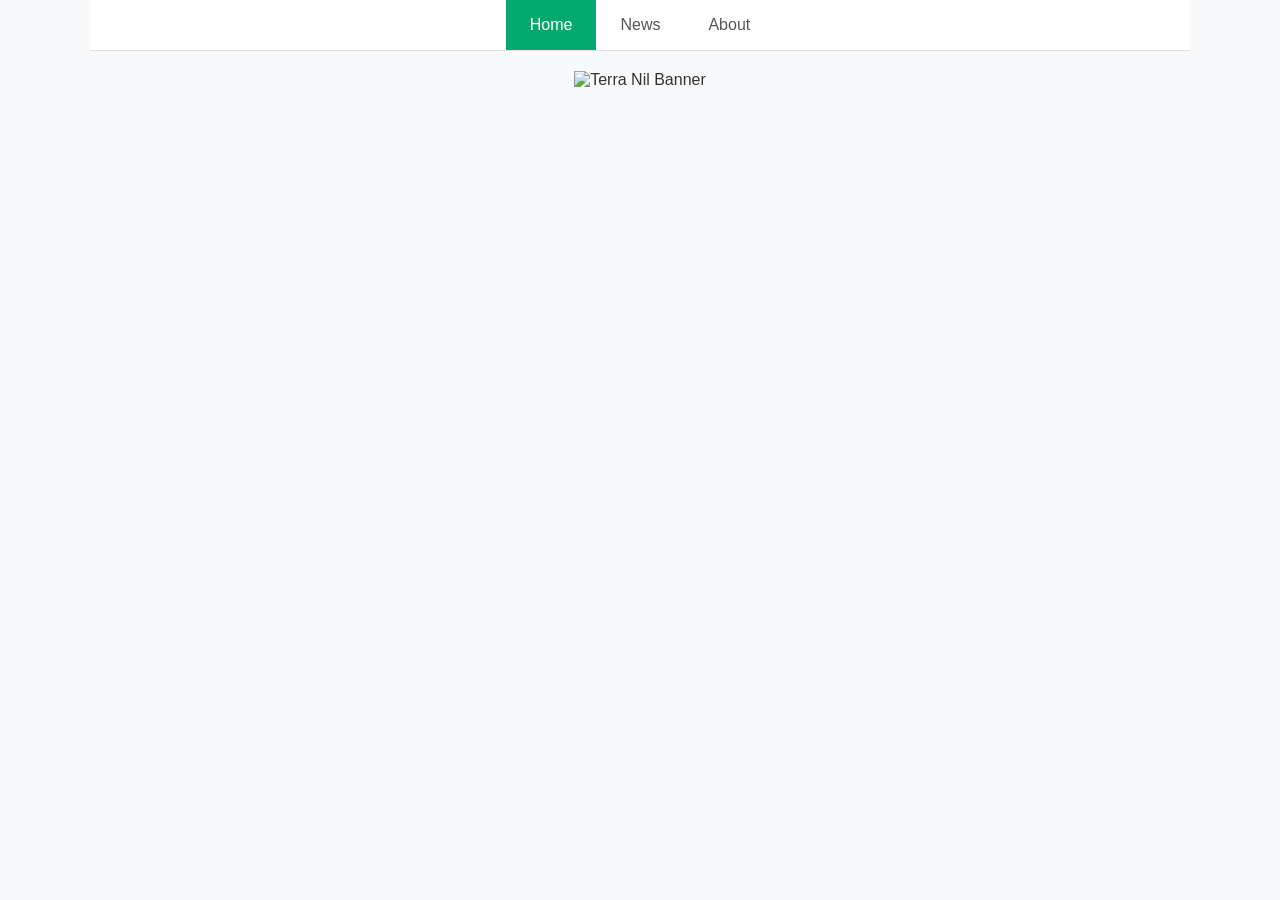
==== commit c13cdc41: "28/07/2026 - YAYAYA I FINISHED CHECKING THE WHOLE ENTIRE THING :)" ====
--- a/index.html
+++ b/index.html
@@ -25,5 +25,4 @@
             <div class="banner-text">
             </div>
         </div>
-        </div>
-.+        </div>
--- a/style.css
+++ b/style.css
@@ -9,17 +9,14 @@
     font-family: 'Segoe UI', Arial, Helvetica, sans-serif;
     margin: 0;
     padding: 0;
-    background-color: #f8f9fa; /* Subtle light background */
+    background-color: #f8f9fa;
     color: #333333;
-
-    /* Flexbox centers all top-level container blocks */
     display: flex;
     flex-direction: column;
     align-items: center;
     width: 100%;
 }
 
-/* Base wrapper for sections to keep them responsive and aligned */
 .topnav,
 .banner-container,
 .about-section,
@@ -27,8 +24,8 @@
 .row,
 .socials-container {
     width: 100%;
-    max-width: 1100px; /* Constrains total layout width cleanly */
-    padding: 0 20px;   /* Prevents content touching screen edges on mobile */
+    max-width: 1100px;
+    padding: 0 20px;
     margin-bottom: 40px;
 }
 
@@ -60,7 +57,7 @@
 }
 
 .topnav a.active {
-    background-color: #04AA6D; /* Your signature green */
+    background-color: #04AA6D;
     color: white;
 }
 
@@ -75,7 +72,7 @@
     width: 100%;
     height: auto;
     display: block;
-    border-radius: 8px; /* Smooth rounded corners */
+    border-radius: 8px;
 }
 
 /* ==========================================
@@ -83,7 +80,7 @@
    ========================================== */
 .about-section {
     display: grid;
-    grid-template-columns: 1fr 1fr; /* Two equal columns */
+    grid-template-columns: 1fr 1fr;
     gap: 30px;
 }
 
@@ -91,13 +88,15 @@
     background: #ffffff;
     padding: 30px;
     border-radius: 12px;
-    box-shadow: 0 4px 12px rgba(0,0,0,0.05); /* Soft premium shadow */
-    display: flex;
-    flex-direction: column;
-}
-
+    box-shadow: 0 4px 12px rgba(0,0,0,0.05);
+    display: flex;
+    flex-direction: column;
+}
+
+.about-box h1,
 .about-box h2 {
     margin-top: 0;
+    font-size: 24px;
     color: #222222;
     border-bottom: 2px solid #04AA6D;
     padding-bottom: 8px;
@@ -127,7 +126,7 @@
 
 .row {
     display: grid;
-    grid-template-columns: 1fr 1fr; /* Splitting form and image columns */
+    grid-template-columns: 1fr 1fr;
     gap: 40px;
     background: #ffffff;
     padding: 40px;
@@ -171,7 +170,6 @@
     background-color: #038f5b;
 }
 
-/* Stacked contact layout images */
 .contact-images {
     display: flex;
     flex-direction: column;
@@ -193,12 +191,12 @@
     padding: 30px;
     border-radius: 12px;
     box-shadow: 0 4px 12px rgba(0,0,0,0.05);
-    margin-bottom: 60px; /* Leave space at page bottom */
+    margin-bottom: 60px;
 }
 
 .socials {
     display: grid;
-    grid-template-columns: repeat(auto-fit, minmax(150px, 1fr)); /* Grid of social boxes */
+    grid-template-columns: repeat(auto-fit, minmax(150px, 1fr));
     gap: 20px;
     margin-top: 20px;
 }
@@ -225,6 +223,6 @@
    ========================================== */
 @media (max-width: 768px) {
     .about-section, .row {
-        grid-template-columns: 1fr; /* Switch to single-column display on phones */
+        grid-template-columns: 1fr;
     }
 }
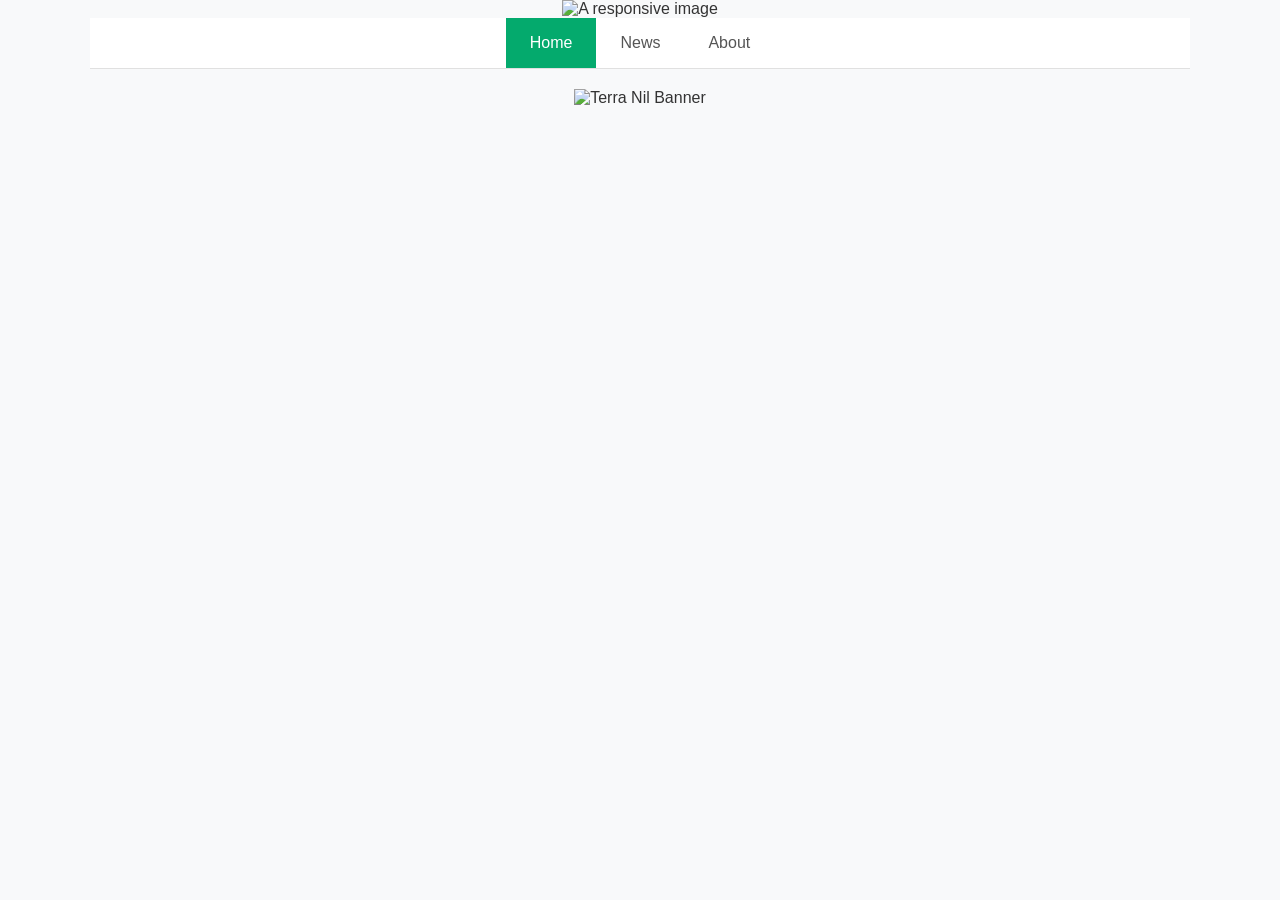
==== commit 7b30d705: "31/07/2026 - YAYAYA I FINISHED CHECKING THE WHOLE ENTIRE THING :)" ====
--- a/index.html
+++ b/index.html
@@ -3,6 +3,7 @@
 <head>
     <meta charset="UTF-8">
     <meta name="viewport" content="width=device-width, initial-scale=1.0">
+    <img src="your-image.jpg" class="responsive-img" alt="A responsive image">
     <title>Terra Nil Project</title>
     <!-- Link to the external CSS file -->
     <link rel="stylesheet" href="style.css">
--- a/style.css
+++ b/style.css
@@ -4,7 +4,6 @@
 * {
     box-sizing: border-box;
 }
-
 body {
     font-family: 'Segoe UI', Arial, Helvetica, sans-serif;
     margin: 0;
@@ -15,7 +14,31 @@
     flex-direction: column;
     align-items: center;
     width: 100%;
-}
+    overflow-x: hidden; /* Fix: Prevents accidental horizontal scrolling on mobile */
+}
+}
+/* 1. Default Mobile Styles (Screens smaller than 768px) */
+.responsive-img {
+  width: 100%;        /* Scales to take up the full width of the mobile screen */
+  height: auto;       /* Keeps the original proportions and avoids stretching */
+  max-width: 400px;   /* Prevents it from getting too large on big phones */
+}
+
+/* 2. Laptop Styles (Screens 768px and wider) */
+@media (min-width: 768px) {
+  .responsive-img {
+    max-width: 700px; /* Expands to fit laptop layouts nicely */
+  }
+}
+
+/* 3. Desktop / Computer Styles (Screens 1200px and wider) */
+@media (min-width: 1200px) {
+  .responsive-img {
+    max-width: 1000px; /* Full size for large computer monitors */
+  }
+}
+
+
 
 .topnav,
 .banner-container,
@@ -39,6 +62,7 @@
     border-bottom: 1px solid #e0e0e0;
     margin-bottom: 20px;
     padding: 0;
+    width: 100%; /* Fix: Ensures navbar spans full width on all screens */
 }
 
 .topnav a {
@@ -51,9 +75,12 @@
     transition: all 0.2s ease;
 }
 
-.topnav a:hover {
-    background-color: #f5f5f5;
-    color: #000000;
+/* Fix: Keeps hover effects exclusive to mouse users; prevents sticky states on touchscreens */
+@media (hover: hover) {
+    .topnav a:hover {
+        background-color: #f5f5f5;
+        color: #000000;
+    }
 }
 
 .topnav a.active {
@@ -65,7 +92,7 @@
    3. Banner
    ========================================== */
 .banner-container {
-    padding: 0;
+    padding: 0 20px; /* Fix: Keeps side spacing consistent with other sections */
 }
 
 .banner-container img {
@@ -122,6 +149,7 @@
 .contact-header {
     text-align: center;
     margin-bottom: 20px;
+    padding: 0 20px;
 }
 
 .row {
@@ -152,6 +180,7 @@
     border-radius: 6px;
     margin-bottom: 20px;
     font-family: inherit;
+    font-size: 16px; /* Fix: Stops iOS Safari from zooming in automatically on focus */
 }
 
 input[type="submit"] {
@@ -164,10 +193,13 @@
     font-weight: bold;
     font-size: 16px;
     transition: background 0.2s;
-}
-
-input[type="submit"]:hover {
-    background-color: #038f5b;
+    -webkit-appearance: none; /* Fix: Strips default iOS button styling gradients */
+}
+
+@media (hover: hover) {
+    input[type="submit"]:hover {
+        background-color: #038f5b;
+    }
 }
 
 .contact-images {
@@ -196,7 +228,7 @@
 
 .socials {
     display: grid;
-    grid-template-columns: repeat(auto-fit, minmax(150px, 1fr));
+    grid-template-columns: repeat(auto-fit, minmax(130px, 1fr)); /* Fix: Reduced min-width slightly to prevent wrapping issues on small screens */
     gap: 20px;
     margin-top: 20px;
 }
@@ -224,5 +256,26 @@
 @media (max-width: 768px) {
     .about-section, .row {
         grid-template-columns: 1fr;
-    }
-}
+        gap: 20px; /* Fix: Tighter gaps look cleaner on smaller viewports */
+    }
+
+    .row {
+        padding: 20px; /* Fix: Reduces aggressive desktop padding so content fits beautifully */
+    }
+
+    .topnav {
+        flex-wrap: wrap; /* Fix: Prevents links from squishing horizontally or breaking outside the viewport */
+    }
+
+    .topnav a {
+        flex: 1 1 auto; /* Fix: Distributes links evenly as tabs when wrapped on smaller screens */
+        padding: 12px 16px;
+        font-size: 15px;
+    }
+}
+
+@media (max-width: 480px) {
+    .about-box {
+        padding: 20px; /* Fix: Extra padding cleanup for compact layouts */
+    }
+}
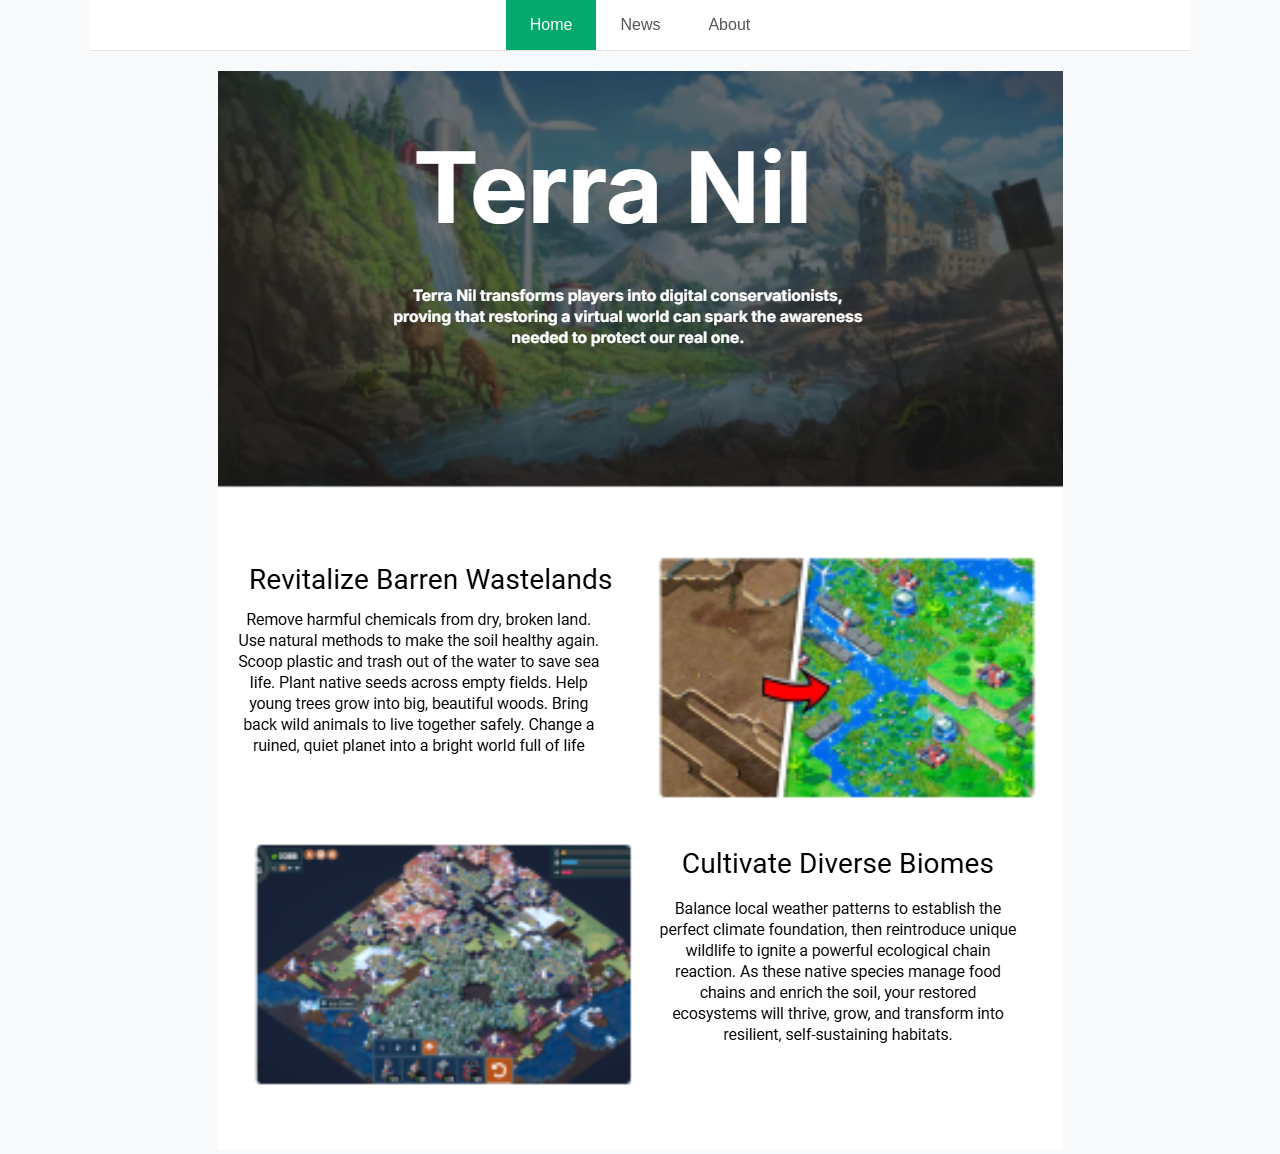
==== commit a9d69e23: "31/07/2026 - YAYAYA I FINISHED CHECKING THE WHOLE ENTIRE THING :)" ====
--- a/index.html
+++ b/index.html
@@ -3,7 +3,6 @@
 <head>
     <meta charset="UTF-8">
     <meta name="viewport" content="width=device-width, initial-scale=1.0">
-    <img src="your-image.jpg" class="responsive-img" alt="A responsive image">
     <title>Terra Nil Project</title>
     <!-- Link to the external CSS file -->
     <link rel="stylesheet" href="style.css">
@@ -22,7 +21,7 @@
     <div class="main-banner">
         <div class="banner-content">
             <!-- This uses your exact file name from your folder -->
-            <img src="Screenshot 2026-06-17 095006.png" alt="Terra Nil Banner">
+            <img src="TerraNilHomepage.png" alt="Terra Nil Banner">
             <div class="banner-text">
             </div>
         </div>
